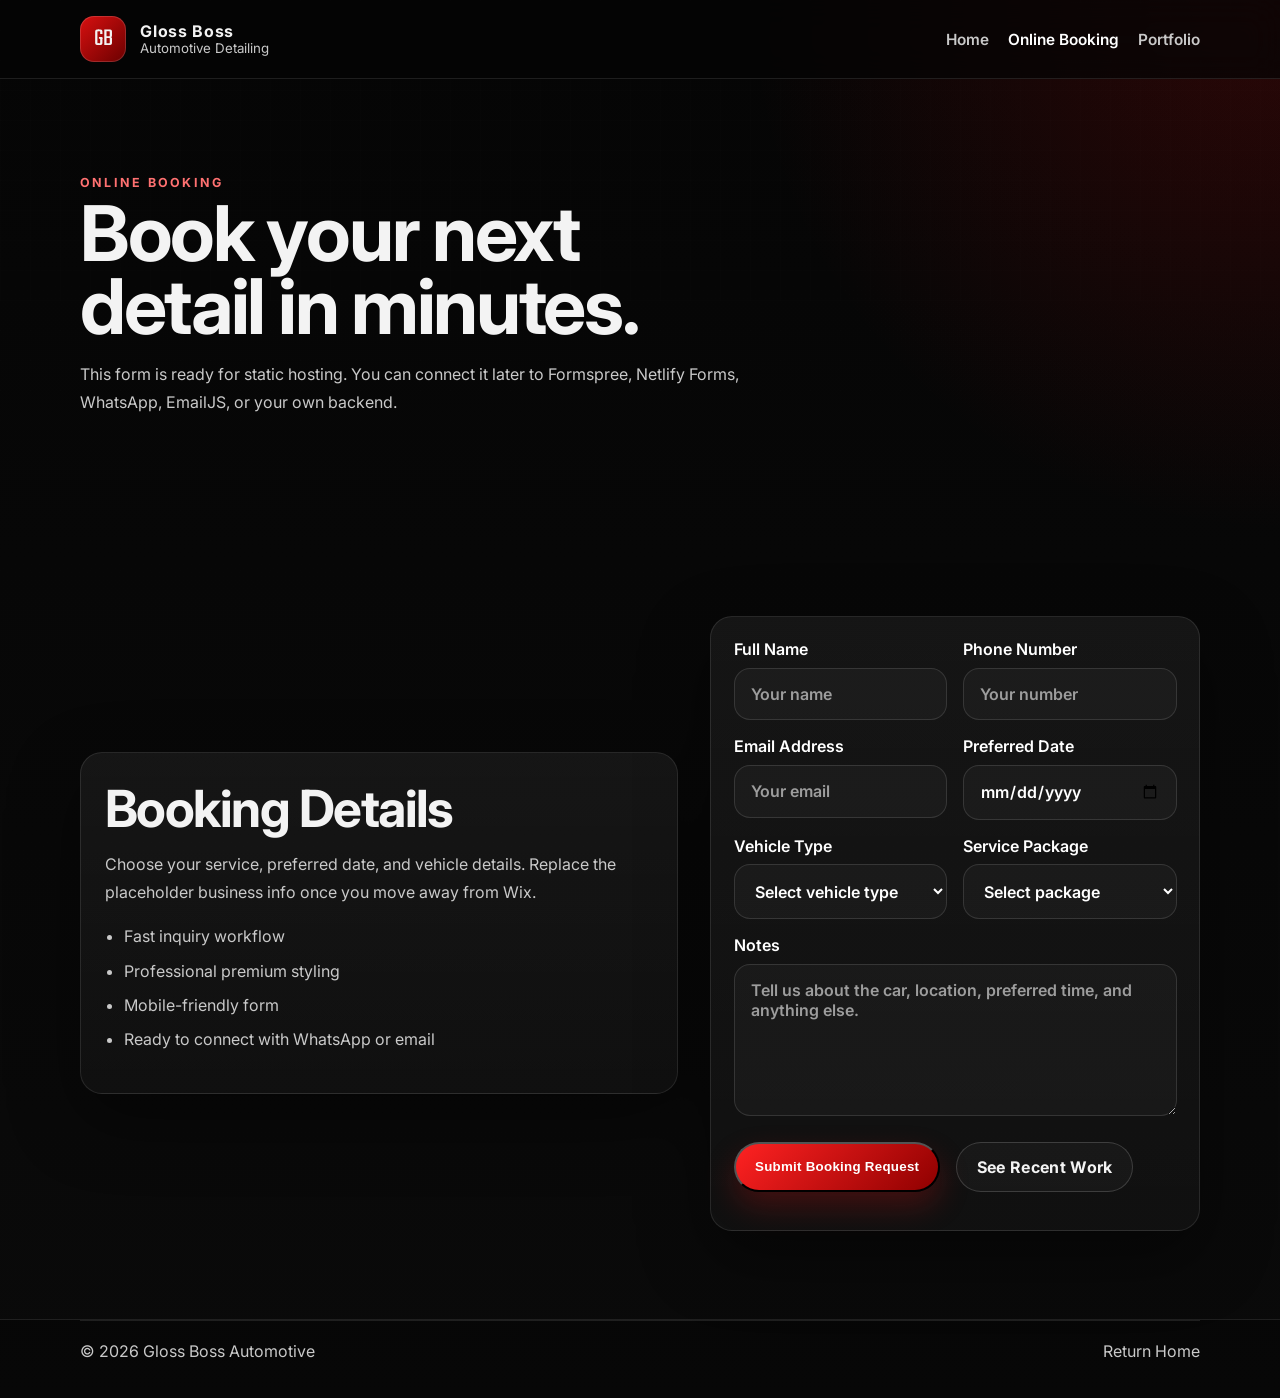
==== booking.html @ 33b2c037 "Add files via upload" ====
<!DOCTYPE html>
<html lang="en">
  <head>
    <meta charset="UTF-8" />
    <meta name="viewport" content="width=device-width, initial-scale=1.0" />
    <title>Online Booking | Gloss Boss Automotive</title>
    <link rel="preconnect" href="https://fonts.googleapis.com" />
    <link rel="preconnect" href="https://fonts.gstatic.com" crossorigin />
    <link
      href="https://fonts.googleapis.com/css2?family=Inter:wght@400;500;600;700;800&family=Teko:wght@500;600;700&display=swap"
      rel="stylesheet"
    />
    <link rel="stylesheet" href="styles.css" />
  </head>
  <body>
    <div class="bg-grid"></div>
    <header class="site-header">
      <div class="container nav-wrap">
        <a href="index.html" class="brand">
          <span class="brand-mark">GB</span>
          <span class="brand-text">
            <strong>Gloss Boss</strong>
            <small>Automotive Detailing</small>
          </span>
        </a>
        <button class="nav-toggle" aria-label="Open menu" aria-expanded="false">
          <span></span><span></span><span></span>
        </button>
        <nav class="site-nav">
          <a href="index.html">Home</a>
          <a href="booking.html" class="active">Online Booking</a>
          <a href="portfolio.html">Portfolio</a>
        </nav>
      </div>
    </header>

    <main class="page-main">
      <section class="section-dark page-hero">
        <div class="container reveal">
          <p class="eyebrow">Online Booking</p>
          <h1>Book your next detail in minutes.</h1>
          <p class="lead max-text">
            This form is ready for static hosting. You can connect it later to Formspree,
            Netlify Forms, WhatsApp, EmailJS, or your own backend.
          </p>
        </div>
      </section>

      <section class="section">
        <div class="container booking-layout">
          <div class="info-card reveal">
            <h2>Booking Details</h2>
            <p>
              Choose your service, preferred date, and vehicle details. Replace the
              placeholder business info once you move away from Wix.
            </p>
            <ul class="feature-list">
              <li>Fast inquiry workflow</li>
              <li>Professional premium styling</li>
              <li>Mobile-friendly form</li>
              <li>Ready to connect with WhatsApp or email</li>
            </ul>
          </div>

          <form class="booking-form reveal delay-1" id="bookingForm">
            <div class="form-row">
              <label>
                Full Name
                <input type="text" name="name" placeholder="Your name" required />
              </label>
              <label>
                Phone Number
                <input type="tel" name="phone" placeholder="Your number" required />
              </label>
            </div>
            <div class="form-row">
              <label>
                Email Address
                <input type="email" name="email" placeholder="Your email" required />
              </label>
              <label>
                Preferred Date
                <input type="date" name="date" required />
              </label>
            </div>
            <div class="form-row">
              <label>
                Vehicle Type
                <select name="vehicle" required>
                  <option value="">Select vehicle type</option>
                  <option>Sedan</option>
                  <option>Hatchback</option>
                  <option>SUV</option>
                  <option>Luxury / Sports</option>
                </select>
              </label>
              <label>
                Service Package
                <select name="service" required>
                  <option value="">Select package</option>
                  <option>Exterior Detail</option>
                  <option>Interior Reset</option>
                  <option>Full Detail</option>
                  <option>Paint Enhancement</option>
                </select>
              </label>
            </div>
            <label>
              Notes
              <textarea
                name="message"
                rows="6"
                placeholder="Tell us about the car, location, preferred time, and anything else."
              ></textarea>
            </label>
            <div class="form-actions">
              <button type="submit" class="btn btn-primary">Submit Booking Request</button>
              <a class="btn btn-secondary" href="portfolio.html">See Recent Work</a>
            </div>
            <p class="form-note" id="formNote"></p>
          </form>
        </div>
      </section>
    </main>

    <footer class="site-footer">
      <div class="container footer-bottom single-line">
        <span>© 2026 Gloss Boss Automotive</span>
        <a href="index.html">Return Home</a>
      </div>
    </footer>
    <script src="script.js"></script>
  </body>
</html>
---- styles.css ----
:root {
  --bg: #050505;
  --panel: rgba(255, 255, 255, 0.05);
  --panel-strong: rgba(255, 255, 255, 0.08);
  --text: #f3f3f3;
  --muted: #c9c9c9;
  --line: rgba(255, 255, 255, 0.1);
  --red: #d81010;
  --red-strong: #ff2222;
  --white: #ffffff;
  --shadow: 0 25px 70px rgba(0, 0, 0, 0.45);
  --radius: 22px;
  --container: min(1120px, calc(100% - 2rem));
}

* { box-sizing: border-box; }
html { scroll-behavior: smooth; }
body {
  margin: 0;
  font-family: 'Inter', sans-serif;
  background:
    radial-gradient(circle at top right, rgba(216, 16, 16, 0.18), transparent 28%),
    linear-gradient(180deg, #050505 0%, #0a0a0a 100%);
  color: var(--text);
}

a { color: inherit; text-decoration: none; }
img { max-width: 100%; display: block; }

.bg-grid {
  position: fixed;
  inset: 0;
  pointer-events: none;
  background-image:
    linear-gradient(rgba(255,255,255,0.02) 1px, transparent 1px),
    linear-gradient(90deg, rgba(255,255,255,0.02) 1px, transparent 1px);
  background-size: 30px 30px;
  mask-image: linear-gradient(180deg, rgba(0,0,0,0.45), rgba(0,0,0,0));
}

.container { width: var(--container); margin: 0 auto; }
.section { padding: 5.5rem 0; position: relative; }
.section-dark { padding: 6rem 0; position: relative; }
.page-main { min-height: 100vh; }

.site-header {
  position: sticky;
  top: 0;
  z-index: 20;
  backdrop-filter: blur(16px);
  background: rgba(5, 5, 5, 0.7);
  border-bottom: 1px solid var(--line);
}

.nav-wrap {
  display: flex;
  align-items: center;
  justify-content: space-between;
  gap: 1rem;
  min-height: 78px;
}

.brand { display: flex; align-items: center; gap: 0.9rem; }
.brand-mark {
  width: 46px; height: 46px; border-radius: 14px;
  display: grid; place-items: center;
  font-family: 'Teko', sans-serif; font-size: 1.55rem;
  background: linear-gradient(135deg, var(--red), #6b0000);
  box-shadow: inset 0 0 0 1px rgba(255,255,255,0.15);
}
.brand-text { display: flex; flex-direction: column; line-height: 1; }
.brand-text strong { font-size: 1rem; letter-spacing: 0.04em; }
.brand-text small { color: var(--muted); margin-top: 0.2rem; }

.site-nav { display: flex; gap: 1.2rem; align-items: center; }
.site-nav a {
  color: var(--muted); font-weight: 600; font-size: 0.96rem;
  transition: color 0.25s ease;
}
.site-nav a:hover, .site-nav a.active { color: var(--white); }
.nav-toggle {
  display: none; background: transparent; border: 0; padding: 0; cursor: pointer;
}
.nav-toggle span {
  display: block; width: 26px; height: 2px; margin: 5px 0; background: #fff;
}

.hero-grid, .split-grid, .booking-layout {
  display: grid; grid-template-columns: 1.1fr 0.9fr; gap: 2rem; align-items: center;
}
.hero-copy h1, .page-hero h1 {
  margin: 0.5rem 0 1rem;
  font-size: clamp(2.8rem, 6vw, 5.4rem);
  line-height: 0.95;
  letter-spacing: -0.03em;
}
.hero-copy h1 { max-width: 10ch; }
.page-hero h1 { max-width: 12ch; }
.section h2, .section-dark h2 {
  margin: 0.35rem 0 1rem;
  font-size: clamp(2rem, 4vw, 3.4rem);
  line-height: 1;
  letter-spacing: -0.03em;
}
.eyebrow {
  margin: 0;
  text-transform: uppercase;
  letter-spacing: 0.18em;
  font-size: 0.78rem;
  color: #ff7171;
  font-weight: 700;
}
.lead, .section p, li, .form-note {
  color: var(--muted);
  line-height: 1.75;
  font-size: 1rem;
}
.max-text { max-width: 700px; }
.hero-actions, .form-actions {
  display: flex; gap: 1rem; flex-wrap: wrap; margin-top: 1.6rem;
}
.btn {
  display: inline-flex; align-items: center; justify-content: center;
  min-height: 50px; padding: 0 1.2rem; border-radius: 999px;
  font-weight: 700; letter-spacing: 0.02em; transition: transform .25s ease, background .25s ease;
}
.btn:hover { transform: translateY(-2px); }
.btn-primary {
  background: linear-gradient(135deg, var(--red-strong), #8f0000);
  color: #fff; box-shadow: 0 14px 30px rgba(216,16,16,0.25);
}
.btn-secondary {
  border: 1px solid rgba(255,255,255,0.16); background: rgba(255,255,255,0.03);
}
.hero-stats {
  display: grid; grid-template-columns: repeat(3, 1fr); gap: 1rem; margin-top: 2rem;
}
.hero-stats div, .info-card, .quote-card, .gallery-card, .booking-form, .car-card {
  background: linear-gradient(180deg, rgba(255,255,255,0.06), rgba(255,255,255,0.03));
  border: 1px solid var(--line);
  box-shadow: var(--shadow);
  border-radius: var(--radius);
}
.hero-stats div { padding: 1rem; }
.hero-stats strong {
  display: block; font-size: 1rem; color: var(--white); margin-bottom: 0.2rem;
}
.hero-stats span { color: var(--muted); font-size: 0.95rem; }

.hero-visual { display: flex; justify-content: center; }
.car-card {
  position: relative;
  width: min(100%, 460px);
  min-height: 430px;
  padding: 2rem;
  overflow: hidden;
  isolation: isolate;
}
.shine {
  position: absolute; inset: -20%;
  background: linear-gradient(115deg, transparent 35%, rgba(255,255,255,0.2) 50%, transparent 65%);
  transform: translateX(-50%) rotate(10deg);
  animation: shineMove 6s linear infinite;
  z-index: -1;
}
.card-badge {
  display: inline-flex; padding: 0.5rem 0.75rem; border-radius: 999px;
  background: rgba(216,16,16,0.18); color: #ffd1d1; font-size: 0.78rem; font-weight: 700;
  text-transform: uppercase; letter-spacing: 0.12em;
}
.car-card h2 {
  margin-top: 1.4rem;
  font-family: 'Teko', sans-serif;
  font-size: clamp(2.6rem, 6vw, 4.3rem);
  line-height: 0.9;
}

.section-heading { max-width: 760px; margin-bottom: 2rem; }
.card-grid { display: grid; gap: 1.2rem; }
.three-col { grid-template-columns: repeat(3, 1fr); }
.info-card, .quote-card { padding: 1.5rem; }
.info-card h3, .gallery-copy h2 {
  margin: 0 0 0.7rem; font-size: 1.35rem;
}
.accent-band::before {
  content: ""; position: absolute; inset: 0;
  background: linear-gradient(90deg, rgba(216,16,16,0.18), transparent 55%);
}
.callout {
  position: relative; z-index: 1; display: flex; align-items: center; justify-content: space-between; gap: 1.5rem;
}
.quote-mark {
  display: inline-block; font-family: 'Teko', sans-serif; font-size: 2rem; color: #ff6161;
}

.booking-form {
  padding: 1.4rem;
}
.form-row {
  display: grid; grid-template-columns: repeat(2, 1fr); gap: 1rem; margin-bottom: 1rem;
}
label {
  display: flex; flex-direction: column; gap: 0.55rem; font-weight: 600; color: #fff;
}
input, select, textarea {
  width: 100%; border: 1px solid rgba(255,255,255,0.12); border-radius: 16px;
  background: rgba(255,255,255,0.03); color: #fff; padding: 0.95rem 1rem;
  font: inherit;
}
input::placeholder, textarea::placeholder { color: #9d9d9d; }
textarea { resize: vertical; }
.feature-list { padding-left: 1.2rem; }
.feature-list li { margin-bottom: 0.4rem; }

.gallery-grid {
  display: grid; grid-template-columns: repeat(2, 1fr); gap: 1.25rem;
}
.gallery-card { overflow: hidden; }
.gallery-media {
  min-height: 300px; display: grid; place-items: center;
  font-family: 'Teko', sans-serif; font-size: 4rem; letter-spacing: 0.04em;
  background:
    linear-gradient(145deg, rgba(216,16,16,0.85), rgba(40,0,0,0.9)),
    radial-gradient(circle at center, rgba(255,255,255,0.1), transparent 60%);
}
.gallery-copy { padding: 1.35rem; }

.site-footer {
  border-top: 1px solid var(--line);
  background: rgba(0,0,0,0.35);
}
.footer-grid {
  display: grid; grid-template-columns: 1.5fr 0.8fr 0.9fr; gap: 1.5rem; padding: 2.5rem 0;
}
.site-footer h3, .site-footer h4 { margin-top: 0; }
.site-footer a, .site-footer span {
  display: block; color: var(--muted); margin-bottom: 0.65rem;
}
.footer-bottom {
  display: flex; justify-content: space-between; gap: 1rem; align-items: center;
  padding: 1rem 0 1.4rem; border-top: 1px solid var(--line); color: var(--muted);
}
.single-line { min-height: 78px; }

.reveal {
  opacity: 0; transform: translateY(30px);
  transition: opacity .7s ease, transform .7s ease;
}
.reveal.visible { opacity: 1; transform: translateY(0); }
.delay-1 { transition-delay: .12s; }
.delay-2 { transition-delay: .22s; }
.floating-card { animation: float 4.8s ease-in-out infinite; }

@keyframes shineMove {
  from { transform: translateX(-60%) rotate(10deg); }
  to { transform: translateX(60%) rotate(10deg); }
}
@keyframes float {
  0%,100% { transform: translateY(0); }
  50% { transform: translateY(-10px); }
}

@media (max-width: 920px) {
  .hero-grid, .split-grid, .booking-layout, .callout,
  .three-col, .footer-grid, .gallery-grid {
    grid-template-columns: 1fr;
  }
  .site-nav {
    position: absolute; top: 100%; left: 0; right: 0; padding: 1rem;
    display: none; flex-direction: column; align-items: flex-start;
    background: rgba(8,8,8,0.98); border-bottom: 1px solid var(--line);
  }
  .site-nav.open { display: flex; }
  .nav-toggle { display: block; }
  .hero-stats, .form-row { grid-template-columns: 1fr; }
}
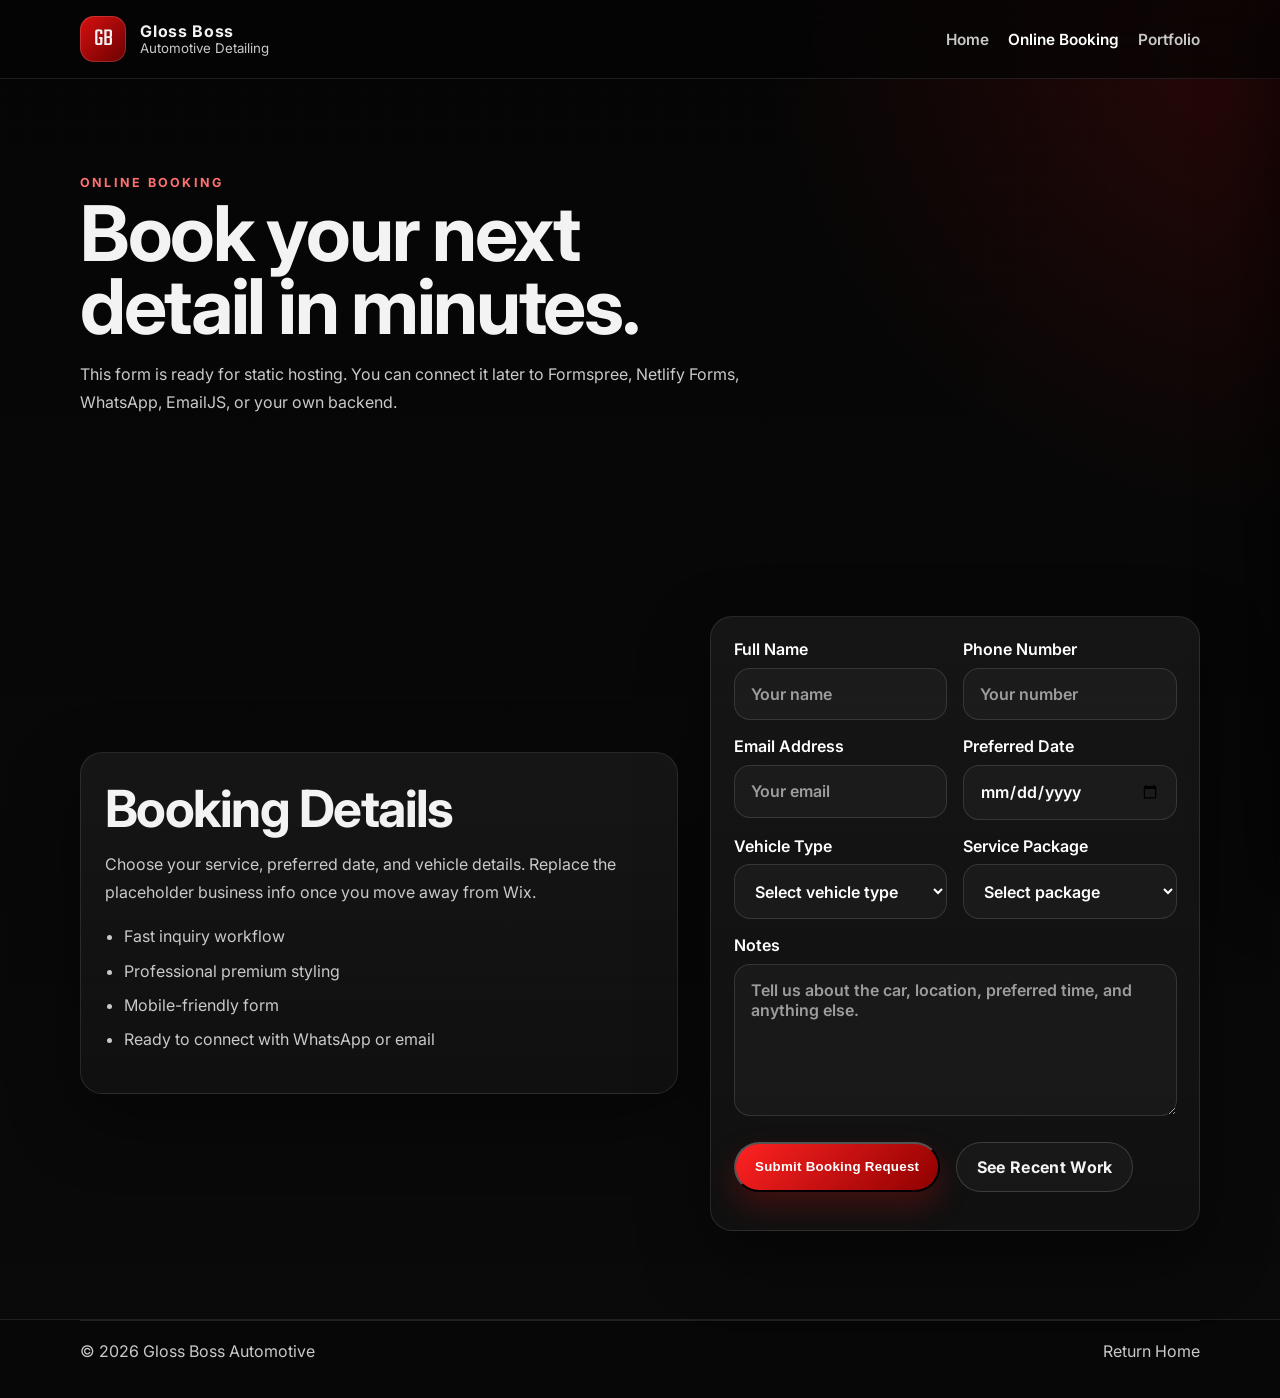
==== commit 95feef0b: "Add files via upload" ====
--- a/booking.html
+++ b/booking.html
@@ -11,6 +11,154 @@
       rel="stylesheet"
     />
     <link rel="stylesheet" href="styles.css" />
+    <style>
+      body.premium-menu-open { overflow: hidden; }
+
+      .premium-menu-toggle {
+        display: none;
+        width: 48px;
+        height: 48px;
+        border: 1px solid rgba(255,255,255,.12);
+        border-radius: 14px;
+        background: rgba(255,255,255,.04);
+        color: #fff;
+        align-items: center;
+        justify-content: center;
+        position: relative;
+        cursor: pointer;
+        transition: .25s ease;
+        backdrop-filter: blur(8px);
+      }
+
+      .premium-menu-toggle:hover {
+        border-color: rgba(255, 32, 60, .35);
+        background: rgba(255,255,255,.07);
+      }
+
+      .premium-menu-toggle span,
+      .premium-menu-toggle::before,
+      .premium-menu-toggle::after {
+        content: "";
+        position: absolute;
+        width: 20px;
+        height: 2px;
+        border-radius: 999px;
+        background: #fff;
+        transition: .28s ease;
+      }
+
+      .premium-menu-toggle::before { transform: translateY(-7px); }
+      .premium-menu-toggle::after { transform: translateY(7px); }
+      .premium-menu-toggle.active span { opacity: 0; }
+      .premium-menu-toggle.active::before { transform: rotate(45deg); }
+      .premium-menu-toggle.active::after { transform: rotate(-45deg); }
+
+      .premium-menu-backdrop {
+        position: fixed;
+        inset: 0;
+        background: rgba(0,0,0,.62);
+        backdrop-filter: blur(4px);
+        z-index: 1190;
+        opacity: 0;
+        pointer-events: none;
+        transition: opacity .3s ease;
+      }
+
+      .premium-menu-backdrop.show {
+        opacity: 1;
+        pointer-events: auto;
+      }
+
+      .premium-mobile-menu {
+        position: fixed;
+        top: 0;
+        right: 0;
+        width: min(84vw, 360px);
+        height: 100vh;
+        z-index: 1200;
+        background:
+          radial-gradient(circle at top right, rgba(255,0,0,.14), transparent 24%),
+          linear-gradient(180deg, rgba(18,18,18,.98), rgba(5,5,5,.99));
+        border-left: 1px solid rgba(255,255,255,.08);
+        box-shadow: -24px 0 54px rgba(0,0,0,.42);
+        transform: translateX(100%);
+        transition: transform .35s ease;
+        padding: 88px 22px 28px;
+        display: flex;
+        flex-direction: column;
+        gap: 14px;
+        overflow-y: auto;
+      }
+
+      .premium-mobile-menu.open { transform: translateX(0); }
+
+      .premium-mobile-menu-close {
+        position: absolute;
+        top: 18px;
+        right: 18px;
+        width: 44px;
+        height: 44px;
+        border: none;
+        border-radius: 12px;
+        background: rgba(255,255,255,.05);
+        color: #fff;
+        font-size: 1.5rem;
+        cursor: pointer;
+      }
+
+      .premium-mobile-menu-brand {
+        padding-bottom: 8px;
+        margin-bottom: 6px;
+        border-bottom: 1px solid rgba(255,255,255,.08);
+      }
+
+      .premium-mobile-menu-brand strong {
+        display: block;
+        font-size: 1.2rem;
+        text-transform: uppercase;
+        letter-spacing: 1px;
+      }
+
+      .premium-mobile-menu-brand span {
+        display: block;
+        font-size: .78rem;
+        color: rgba(255,255,255,.7);
+        letter-spacing: 2px;
+        text-transform: uppercase;
+      }
+
+      .premium-mobile-link {
+        padding: 16px 14px;
+        border: 1px solid rgba(255,255,255,.08);
+        border-radius: 14px;
+        background: rgba(255,255,255,.03);
+        font-weight: 700;
+        color: #fff;
+        transition: .25s ease;
+      }
+
+      .premium-mobile-link:hover,
+      .premium-mobile-link.active {
+        border-color: rgba(255,0,0,.28);
+        transform: translateX(-2px);
+      }
+
+      .premium-mobile-cta {
+        text-align: center;
+        margin-top: 8px;
+        padding: 14px 18px;
+        border-radius: 999px;
+        background: linear-gradient(135deg, #ff1f3d, #8d0015);
+        color: #fff;
+        font-weight: 800;
+        box-shadow: 0 10px 24px rgba(255,0,0,.18);
+      }
+
+      @media (max-width: 980px) {
+        .site-nav { display: none; }
+        .premium-menu-toggle { display: inline-flex; }
+      }
+    </style>
   </head>
   <body>
     <div class="bg-grid"></div>
@@ -23,8 +171,8 @@
             <small>Automotive Detailing</small>
           </span>
         </a>
-        <button class="nav-toggle" aria-label="Open menu" aria-expanded="false">
-          <span></span><span></span><span></span>
+        <button class="premium-menu-toggle" aria-label="Open menu" aria-expanded="false" aria-controls="premiumMobileMenu">
+          <span></span>
         </button>
         <nav class="site-nav">
           <a href="index.html">Home</a>
@@ -33,6 +181,20 @@
         </nav>
       </div>
     </header>
+
+    <div class="premium-menu-backdrop"></div>
+
+    <aside class="premium-mobile-menu" id="premiumMobileMenu" aria-hidden="true">
+      <button class="premium-mobile-menu-close" aria-label="Close menu">&times;</button>
+      <div class="premium-mobile-menu-brand">
+        <strong>Gloss Boss</strong>
+        <span>Automotive Detailing</span>
+      </div>
+      <a class="premium-mobile-link" href="index.html">Home</a>
+      <a class="premium-mobile-link active" href="booking.html">Online Booking</a>
+      <a class="premium-mobile-link" href="portfolio.html">Portfolio</a>
+      <a class="premium-mobile-cta" href="booking.html">Book Now</a>
+    </aside>
 
     <main class="page-main">
       <section class="section-dark page-hero">
@@ -130,5 +292,47 @@
       </div>
     </footer>
     <script src="script.js"></script>
+    <script>
+      (function () {
+        const menuToggle = document.querySelector('.premium-menu-toggle');
+        const mobileMenu = document.querySelector('.premium-mobile-menu');
+        const menuBackdrop = document.querySelector('.premium-menu-backdrop');
+        const mobileClose = document.querySelector('.premium-mobile-menu-close');
+        const mobileLinks = document.querySelectorAll('.premium-mobile-menu a');
+
+        if (!menuToggle || !mobileMenu || !menuBackdrop || !mobileClose) return;
+
+        function openMenu() {
+          mobileMenu.classList.add('open');
+          menuBackdrop.classList.add('show');
+          menuToggle.classList.add('active');
+          menuToggle.setAttribute('aria-expanded', 'true');
+          mobileMenu.setAttribute('aria-hidden', 'false');
+          document.body.classList.add('premium-menu-open');
+        }
+
+        function closeMenu() {
+          mobileMenu.classList.remove('open');
+          menuBackdrop.classList.remove('show');
+          menuToggle.classList.remove('active');
+          menuToggle.setAttribute('aria-expanded', 'false');
+          mobileMenu.setAttribute('aria-hidden', 'true');
+          document.body.classList.remove('premium-menu-open');
+        }
+
+        menuToggle.addEventListener('click', () => {
+          if (mobileMenu.classList.contains('open')) closeMenu();
+          else openMenu();
+        });
+
+        mobileClose.addEventListener('click', closeMenu);
+        menuBackdrop.addEventListener('click', closeMenu);
+        mobileLinks.forEach(link => link.addEventListener('click', closeMenu));
+
+        window.addEventListener('keydown', (e) => {
+          if (e.key === 'Escape') closeMenu();
+        });
+      })();
+    </script>
   </body>
 </html>
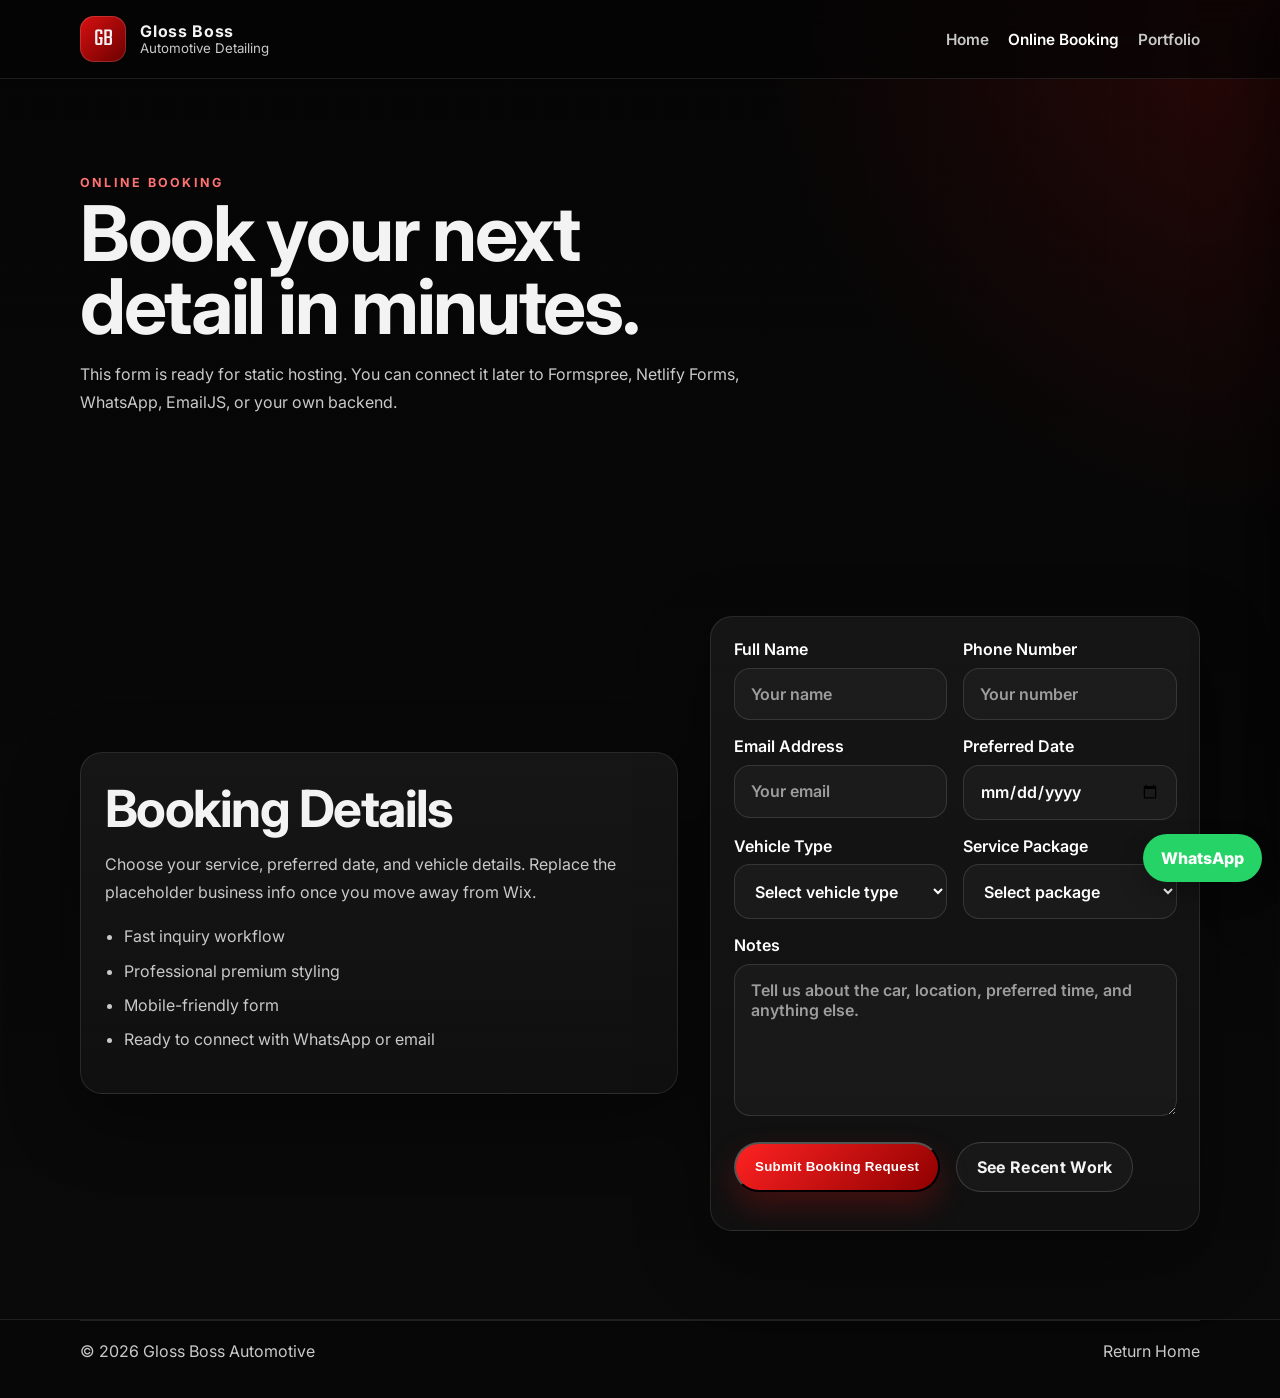
==== commit 3ed54684: "Add files via upload" ====
--- a/booking.html
+++ b/booking.html
@@ -158,6 +158,20 @@
         .site-nav { display: none; }
         .premium-menu-toggle { display: inline-flex; }
       }
+
+.whatsapp-float{
+position:fixed;
+right:18px;
+bottom:18px;
+z-index:9999;
+padding:14px 18px;
+border-radius:999px;
+background:#25D366;
+color:#fff;
+font-weight:800;
+box-shadow:0 12px 24px rgba(0,0,0,.25);
+}
+
     </style>
   </head>
   <body>
@@ -224,7 +238,7 @@
             </ul>
           </div>
 
-          <form class="booking-form reveal delay-1" id="bookingForm">
+    <form action="https://formspree.io/f/xojknlnl" method="POST" class="booking-form reveal delay-1" id="bookingForm">
             <div class="form-row">
               <label>
                 Full Name
@@ -264,6 +278,9 @@
                   <option>Interior Reset</option>
                   <option>Full Detail</option>
                   <option>Paint Enhancement</option>
+                  <option>Window Tint</option>
+                  <option>Premium Car Wash </option>
+                  <option>Dry Cleaning</option>
                 </select>
               </label>
             </div>
@@ -285,6 +302,8 @@
       </section>
     </main>
 
+<a href="https://wa.me/918195000929?text=Hi%20Gloss%20Boss%2C%20I%20want%20to%20book%20a%20service." class="whatsapp-float">WhatsApp</a>
+
     <footer class="site-footer">
       <div class="container footer-bottom single-line">
         <span>© 2026 Gloss Boss Automotive</span>
@@ -334,5 +353,35 @@
         });
       })();
     </script>
+
+<script>
+const form = document.getElementById('bookingForm');
+const note = document.getElementById('formNote');
+
+if(form){
+  form.addEventListener('submit', async function(e){
+    e.preventDefault();
+
+    const data = new FormData(form);
+
+    const response = await fetch(form.action, {
+      method: "POST",
+      body: data,
+      headers: {
+        'Accept': 'application/json'
+      }
+    });
+
+    if(response.ok){
+      note.innerHTML = "✅ Booking request sent! We will contact you shortly.";
+      note.style.color = "#4ade80";
+      form.reset();
+    }else{
+      note.innerHTML = "❌ Something went wrong. Please try again or contact us on WhatsApp.";
+      note.style.color = "#ff4d4f";
+    }
+  });
+}
+</script>
   </body>
 </html>
--- a/styles.css
+++ b/styles.css
@@ -274,3 +274,5 @@
   .nav-toggle { display: block; }
   .hero-stats, .form-row { grid-template-columns: 1fr; }
 }
+
+
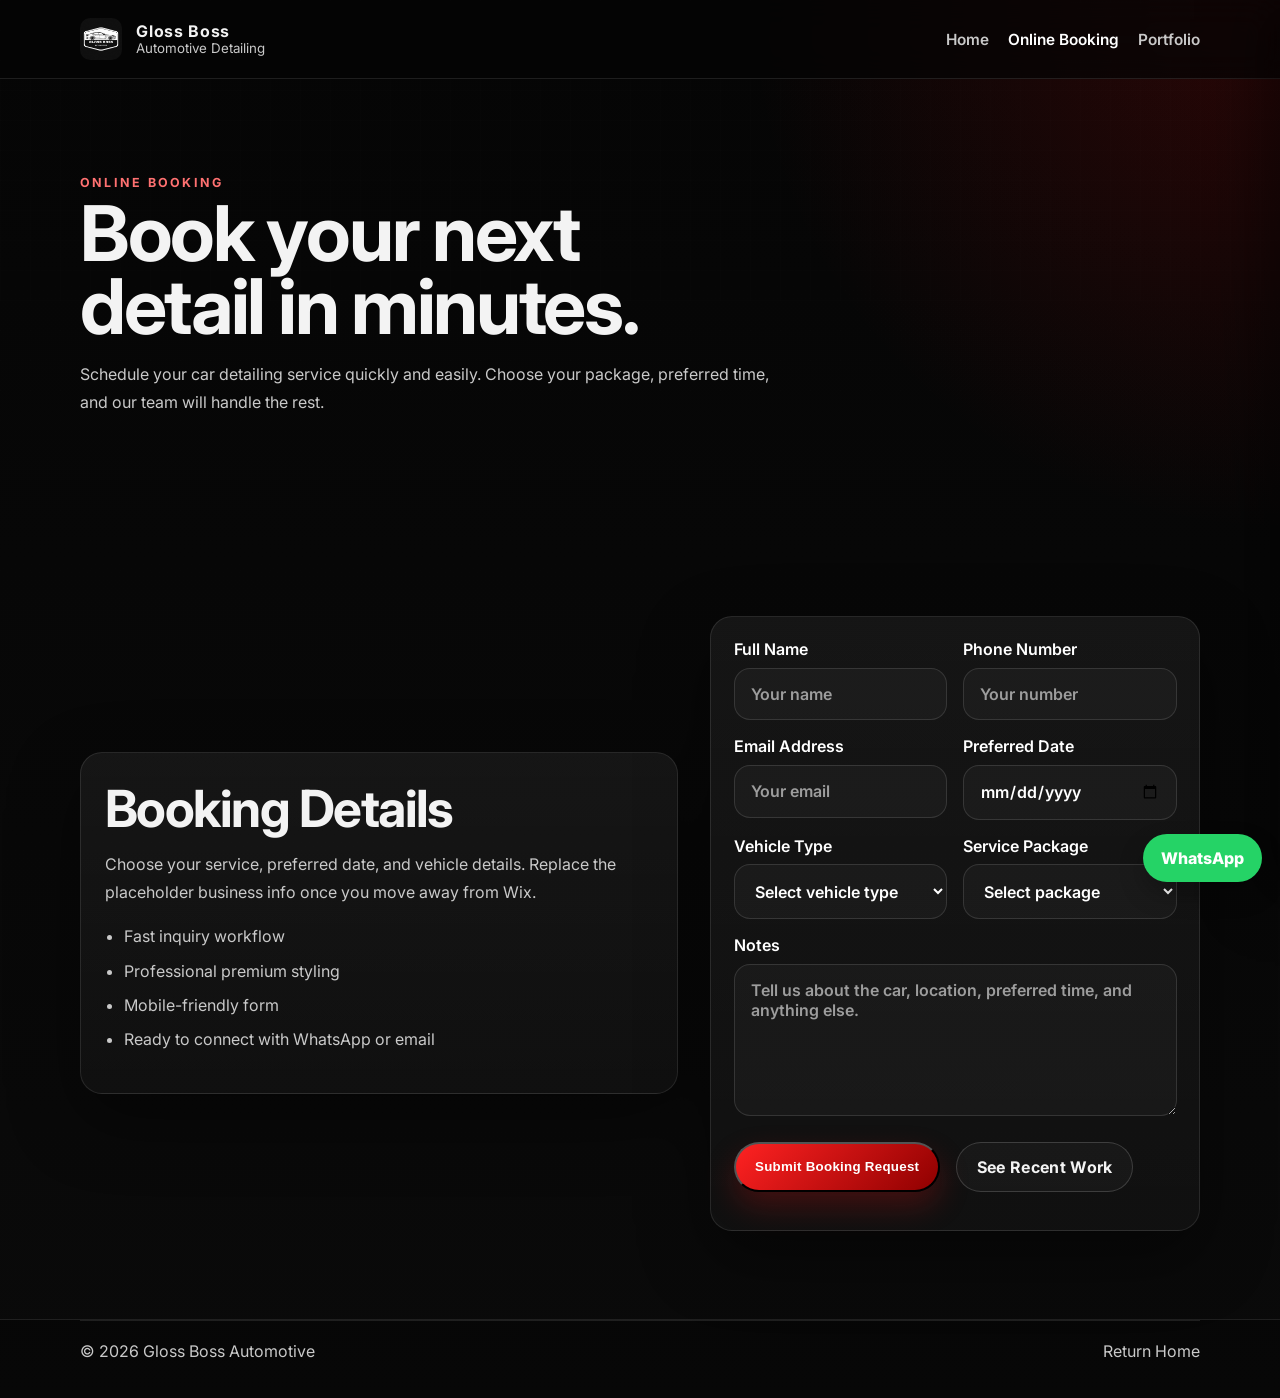
==== commit dfb7757a: "Add files via upload" ====
--- a/booking.html
+++ b/booking.html
@@ -172,6 +172,13 @@
 box-shadow:0 12px 24px rgba(0,0,0,.25);
 }
 
+.logo-icon {
+  width: 42px;
+  height: 42px;
+  border-radius: 10px;
+  object-fit: cover;
+}
+
     </style>
   </head>
   <body>
@@ -179,7 +186,7 @@
     <header class="site-header">
       <div class="container nav-wrap">
         <a href="index.html" class="brand">
-          <span class="brand-mark">GB</span>
+         <img src="logo.jpeg" alt="Gloss Boss Automotive" class="logo-icon">
           <span class="brand-text">
             <strong>Gloss Boss</strong>
             <small>Automotive Detailing</small>
@@ -216,8 +223,7 @@
           <p class="eyebrow">Online Booking</p>
           <h1>Book your next detail in minutes.</h1>
           <p class="lead max-text">
-            This form is ready for static hosting. You can connect it later to Formspree,
-            Netlify Forms, WhatsApp, EmailJS, or your own backend.
+            Schedule your car detailing service quickly and easily. Choose your package, preferred time, and our team will handle the rest.
           </p>
         </div>
       </section>
@@ -239,6 +245,9 @@
           </div>
 
     <form action="https://formspree.io/f/xojknlnl" method="POST" class="booking-form reveal delay-1" id="bookingForm">
+            <input type="hidden" name="_subject" value="New Booking Request - Gloss Boss Automotive">
+            <input type="hidden" name="_captcha" value="false">
+            <input type="hidden" name="_next" value="https://glossbossautomotive.online/booking.html?submitted=1">
             <div class="form-row">
               <label>
                 Full Name
@@ -354,34 +363,21 @@
       })();
     </script>
 
+
+  
 <script>
-const form = document.getElementById('bookingForm');
-const note = document.getElementById('formNote');
-
-if(form){
-  form.addEventListener('submit', async function(e){
-    e.preventDefault();
-
-    const data = new FormData(form);
-
-    const response = await fetch(form.action, {
-      method: "POST",
-      body: data,
-      headers: {
-        'Accept': 'application/json'
-      }
-    });
-
-    if(response.ok){
-      note.innerHTML = "✅ Booking request sent! We will contact you shortly.";
-      note.style.color = "#4ade80";
-      form.reset();
-    }else{
-      note.innerHTML = "❌ Something went wrong. Please try again or contact us on WhatsApp.";
-      note.style.color = "#ff4d4f";
+(function () {
+  const note = document.getElementById('formNote');
+  if (window.location.search.includes('submitted=1') && note) {
+    note.innerHTML = "✅ Booking request sent! We will contact you shortly.";
+    note.style.color = "#4ade80";
+    if (window.history.replaceState) {
+      const cleanUrl = window.location.origin + window.location.pathname;
+      window.history.replaceState({}, document.title, cleanUrl);
     }
-  });
-}
+  }
+})();
 </script>
-  </body>
+
+</body>
 </html>
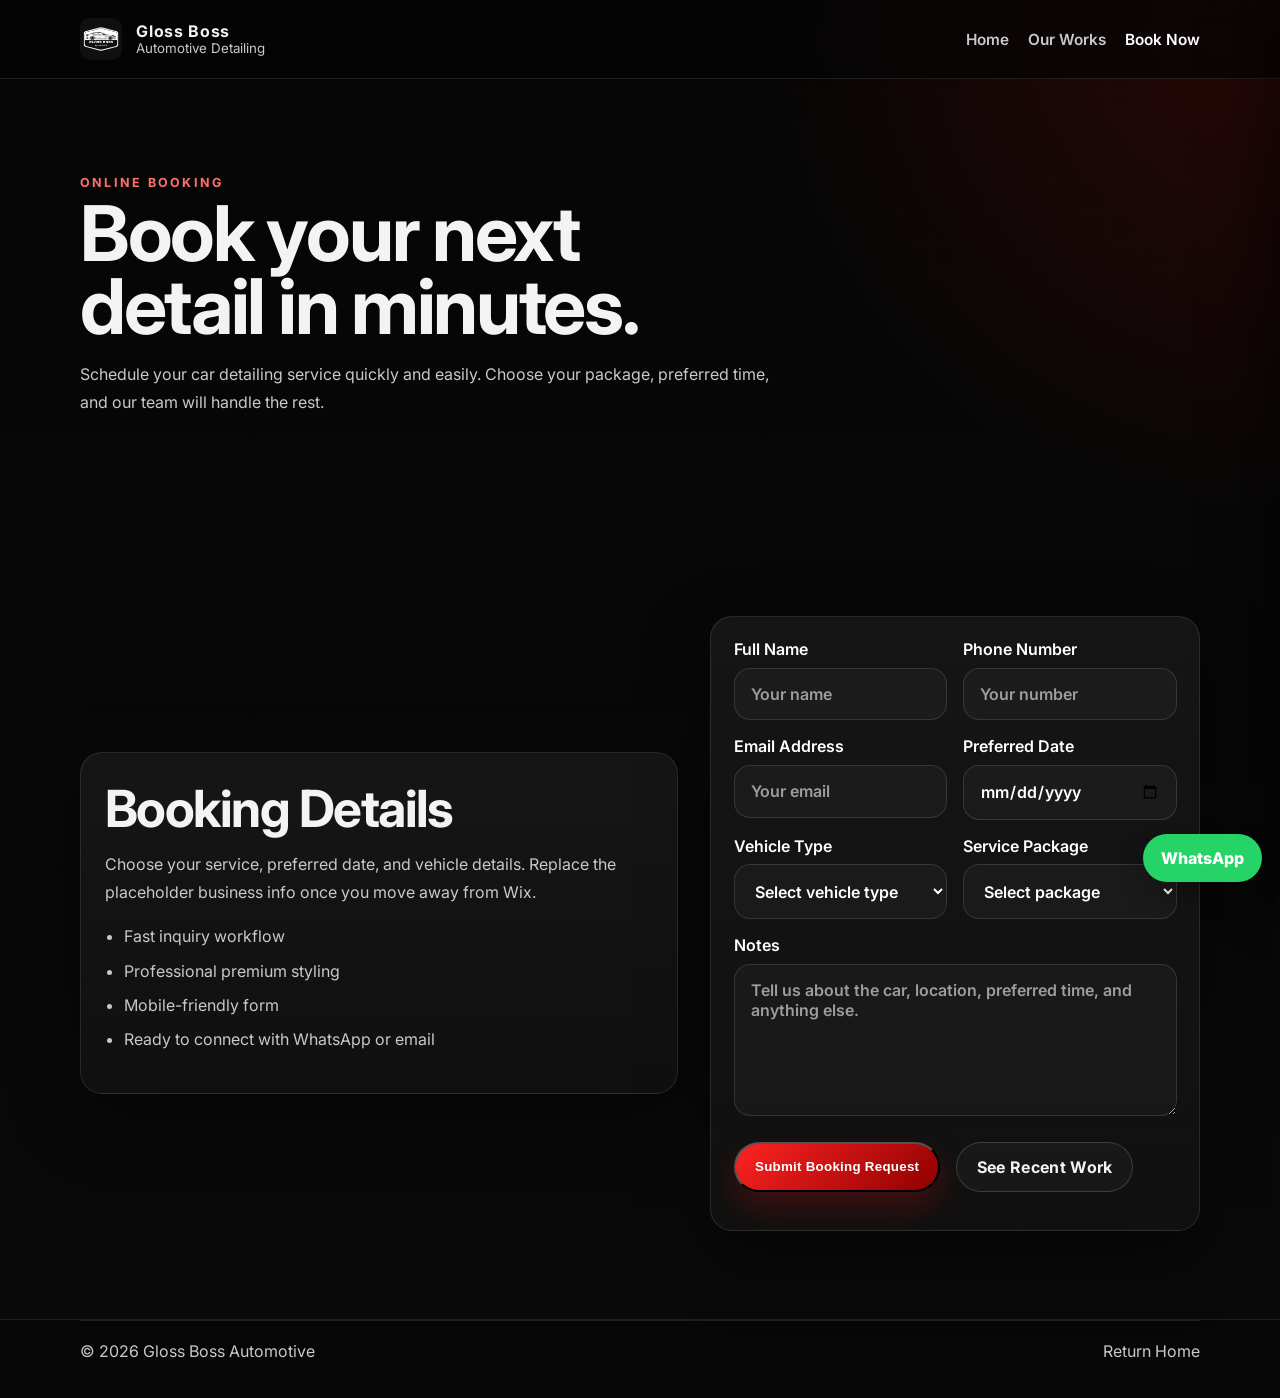
==== commit a51b70ad: "Add files via upload" ====
--- a/booking.html
+++ b/booking.html
@@ -197,8 +197,8 @@
         </button>
         <nav class="site-nav">
           <a href="index.html">Home</a>
-          <a href="booking.html" class="active">Online Booking</a>
-          <a href="portfolio.html">Portfolio</a>
+          <a href="portfolio.html">Our Works</a>
+          <a href="booking.html" class="active">Book Now</a>
         </nav>
       </div>
     </header>
@@ -212,8 +212,7 @@
         <span>Automotive Detailing</span>
       </div>
       <a class="premium-mobile-link" href="index.html">Home</a>
-      <a class="premium-mobile-link active" href="booking.html">Online Booking</a>
-      <a class="premium-mobile-link" href="portfolio.html">Portfolio</a>
+      <a class="premium-mobile-link" href="portfolio.html">Our Works</a>
       <a class="premium-mobile-cta" href="booking.html">Book Now</a>
     </aside>
 
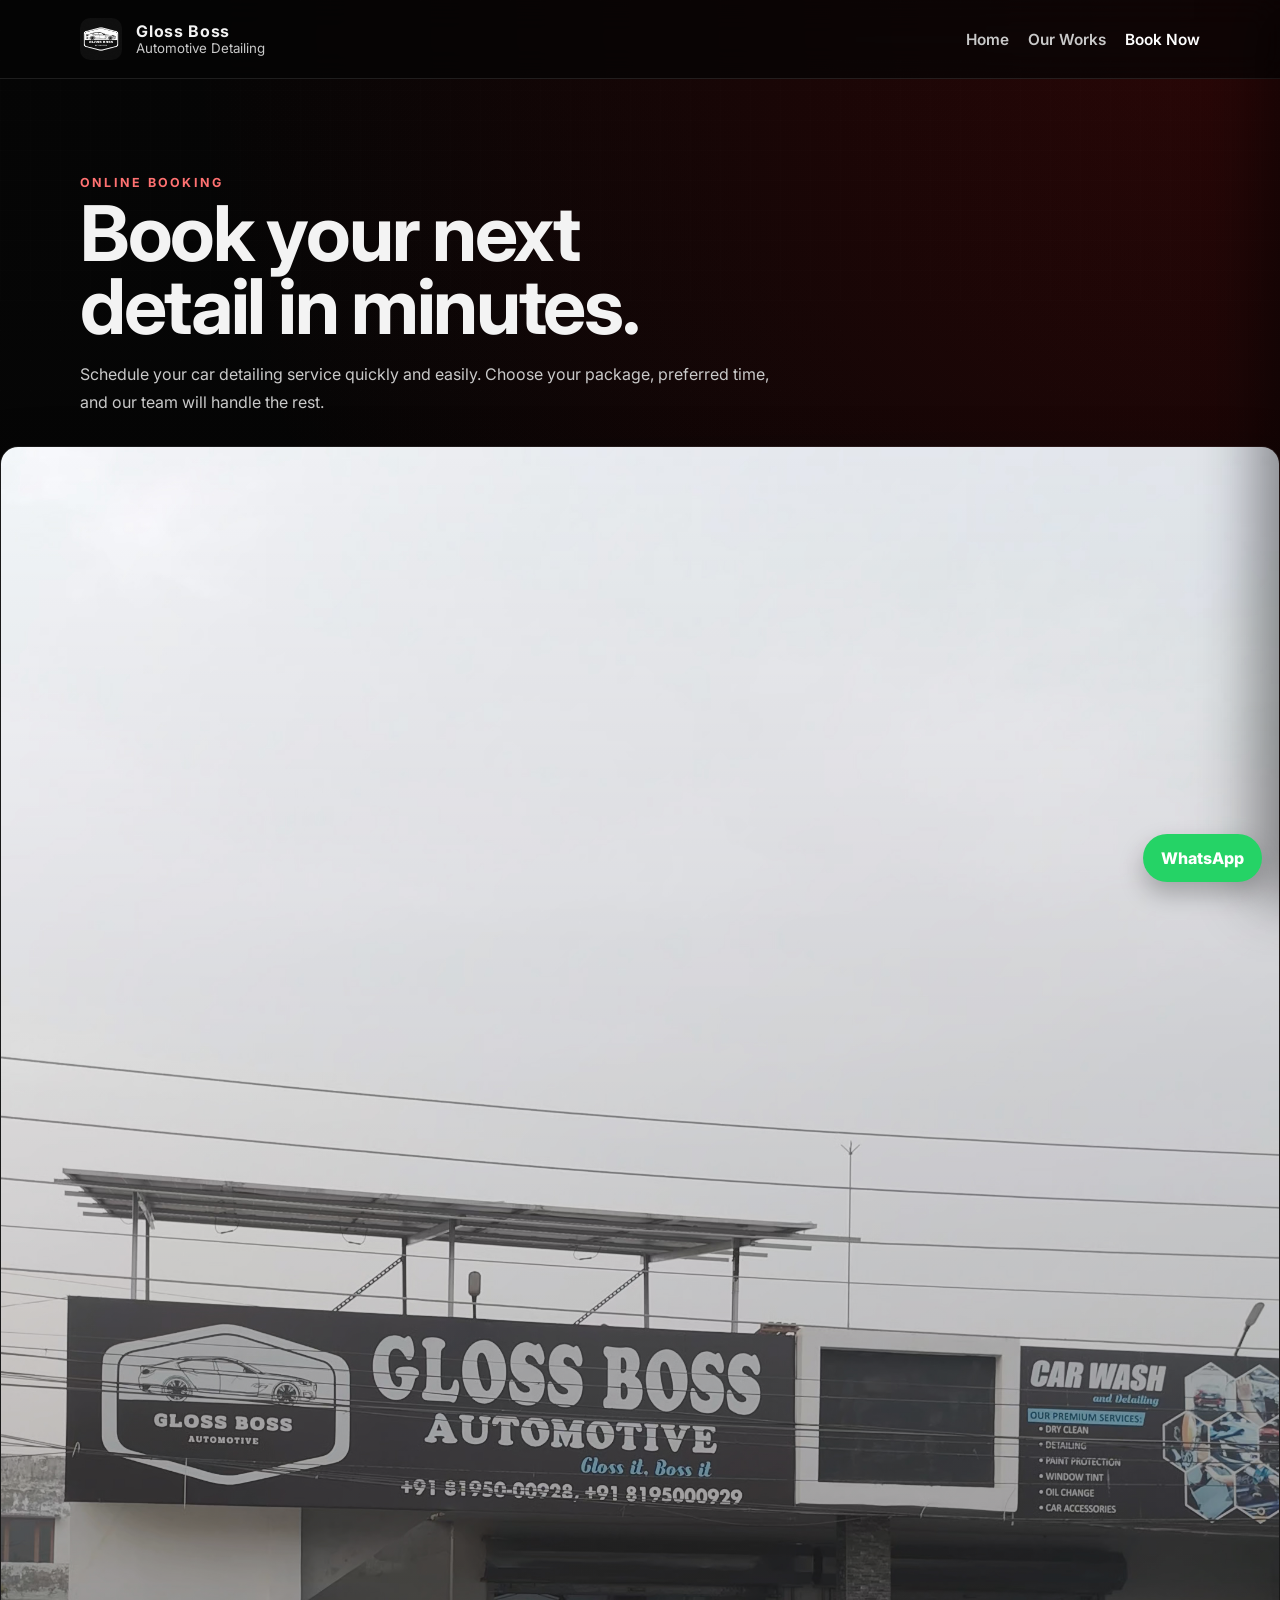
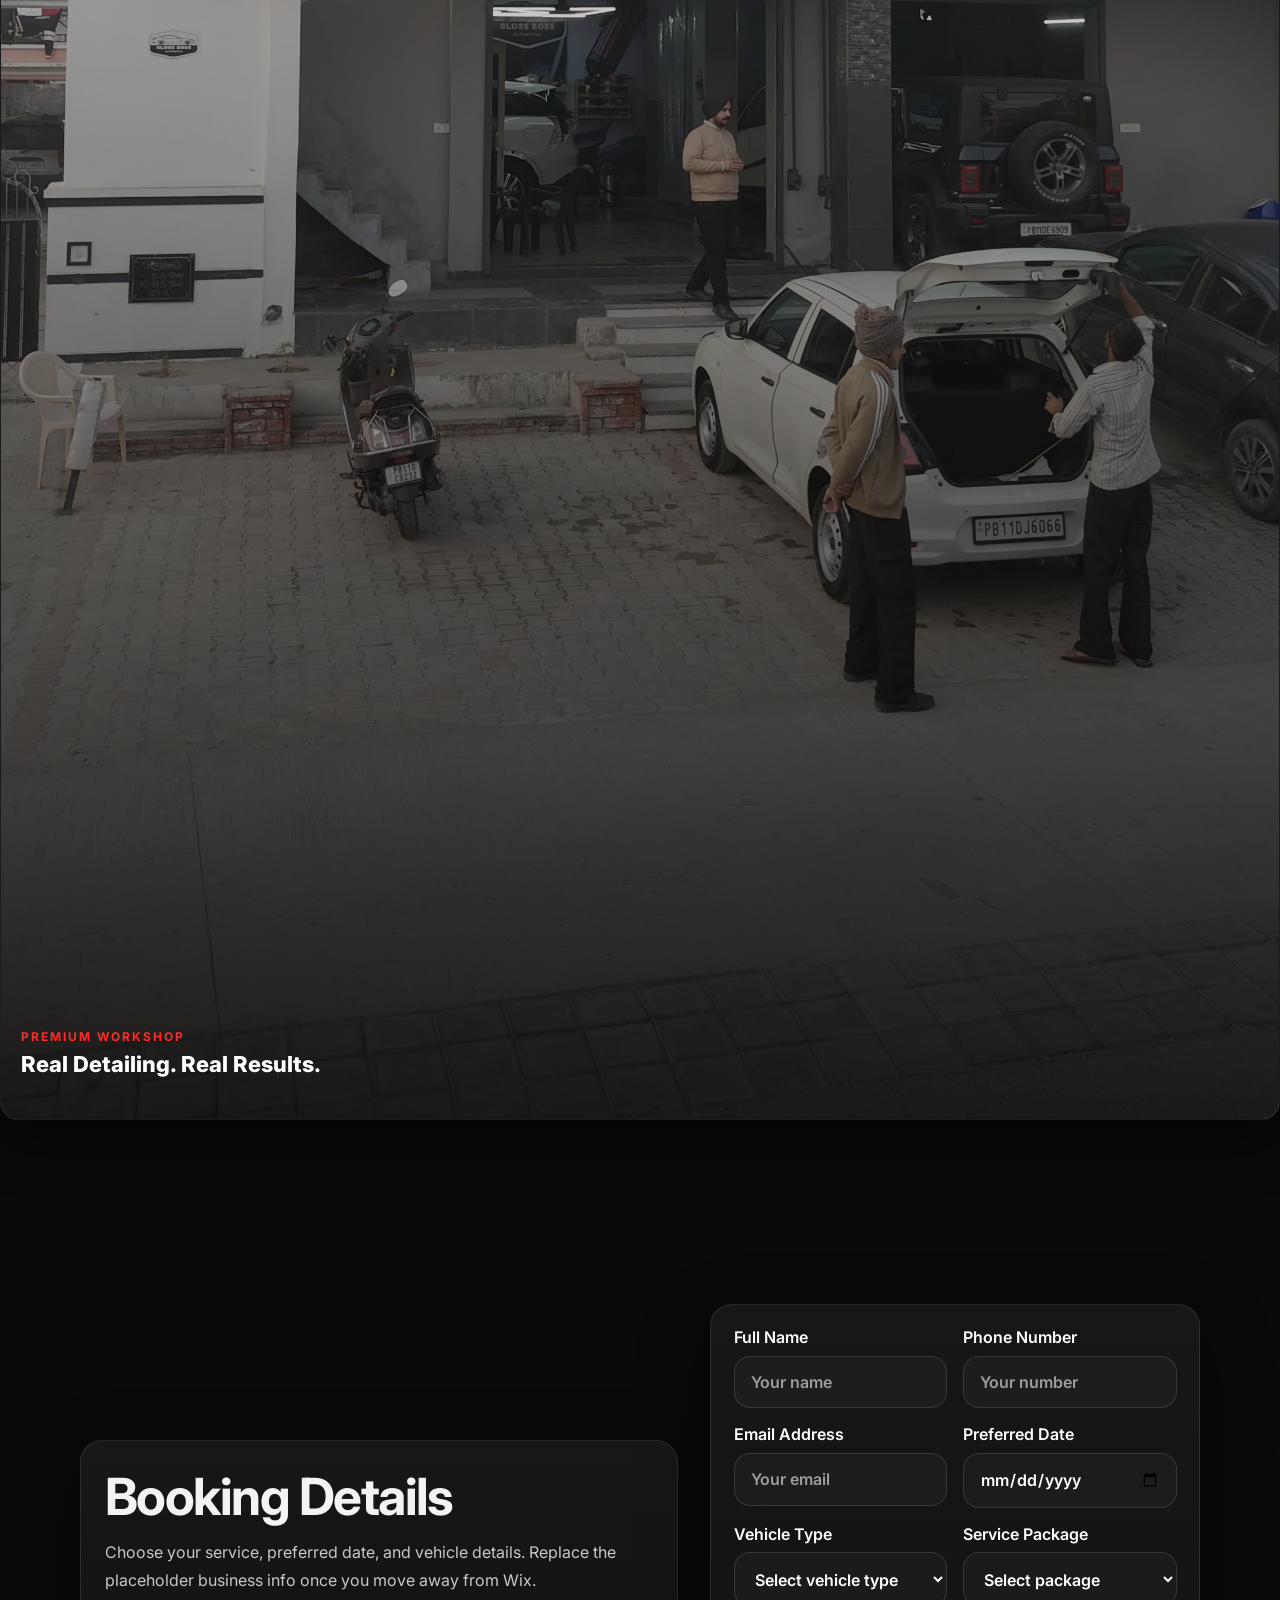
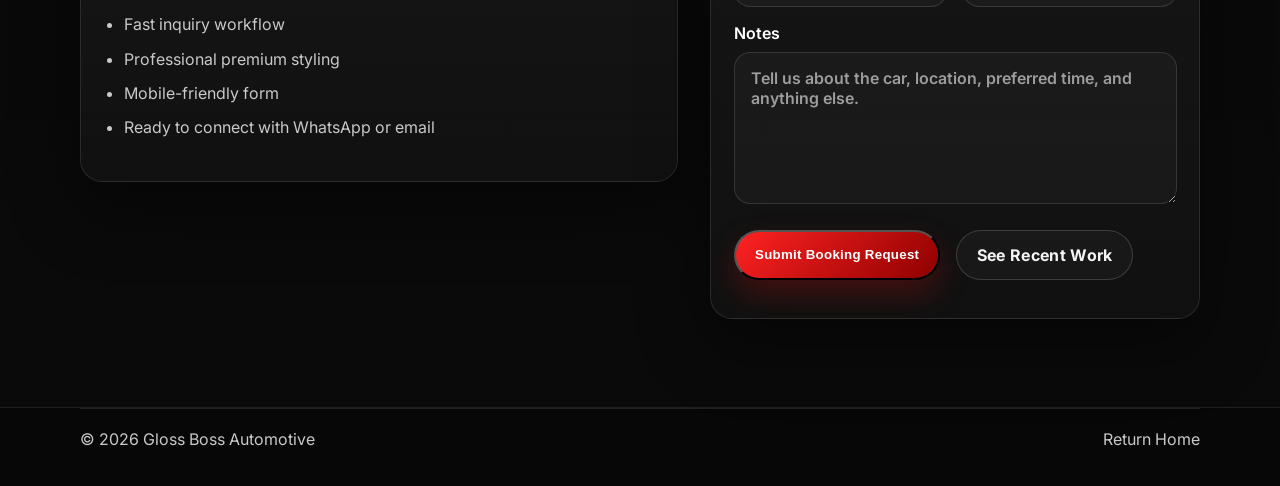
==== commit d319db81: "Add files via upload" ====
--- a/booking.html
+++ b/booking.html
@@ -177,6 +177,57 @@
   height: 42px;
   border-radius: 10px;
   object-fit: cover;
+}
+
+.workshop-image {
+  position: relative;
+  margin-top: 30px;
+  border-radius: 18px;
+  overflow: hidden;
+  border: 1px solid rgba(255,255,255,0.08);
+  box-shadow: 0 20px 50px rgba(0,0,0,0.5);
+}
+
+.workshop-image img {
+  width: 100%;
+  height: auto;
+  display: block;
+  transition: transform 0.5s ease;
+}
+
+.workshop-image:hover img {
+  transform: scale(1.08);
+}
+
+/* DARK OVERLAY */
+.workshop-overlay {
+  position: absolute;
+  inset: 0;
+  background: linear-gradient(
+    to top,
+    rgba(0,0,0,0.85),
+    rgba(0,0,0,0.2),
+    transparent
+  );
+  display: flex;
+  align-items: flex-end;
+  padding: 20px;
+}
+
+/* TEXT */
+.workshop-text span {
+  color: #ff2a2a;
+  font-size: 12px;
+  letter-spacing: 2px;
+  text-transform: uppercase;
+  font-weight: 700;
+}
+
+.workshop-text h3 {
+  color: #fff;
+  font-size: 22px;
+  margin-top: 6px;
+  font-weight: 800;
 }
 
     </style>
@@ -225,6 +276,18 @@
             Schedule your car detailing service quickly and easily. Choose your package, preferred time, and our team will handle the rest.
           </p>
         </div>
+
+<div class="workshop-image">
+  <img src="workshop.jpeg" alt="Gloss Boss Workshop">
+
+  <div class="workshop-overlay">
+    <div class="workshop-text">
+      <span>Premium Workshop</span>
+      <h3>Real Detailing. Real Results.</h3>
+    </div>
+  </div>
+</div>
+
       </section>
 
       <section class="section">
